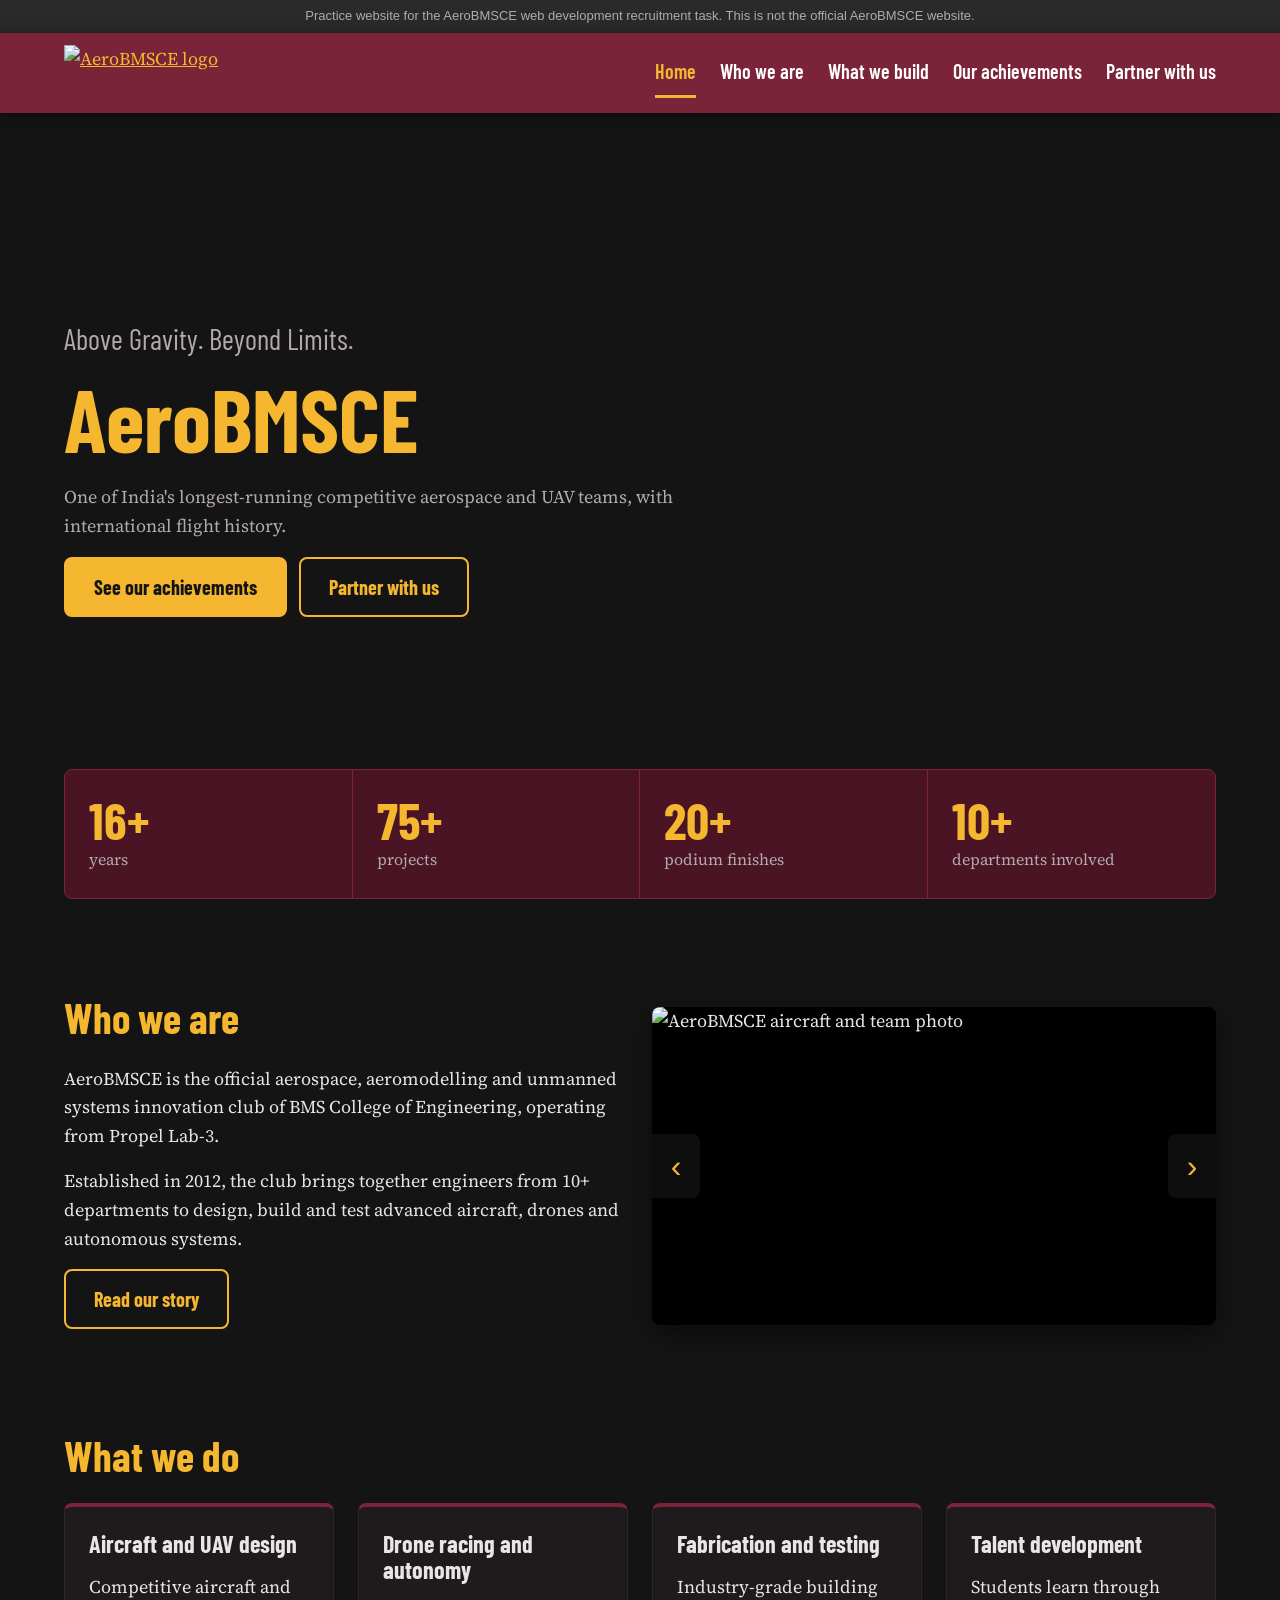
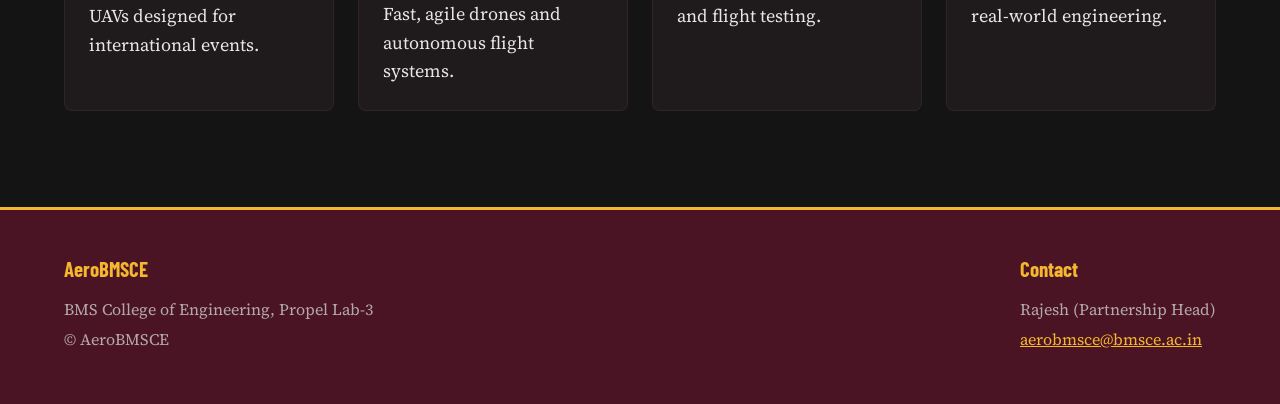
==== index.html @ 8222a7ce "Add files via upload" ====
<!DOCTYPE html>
<html lang="en">
<head>
  <meta charset="utf-8">
  <meta name="viewport" content="width=device-width, initial-scale=1">
  <meta name="robots" content="noindex">
  <title>AeroBMSCE | Above Gravity, Beyond Limits</title>

  <!-- Fonts: Barlow Condensed (headings) + Source Serif 4 (text) -->
  <link rel="preconnect" href="https://fonts.googleapis.com">
  <link rel="preconnect" href="https://fonts.gstatic.com" crossorigin>
  <link href="https://fonts.googleapis.com/css2?family=Barlow+Condensed:wght@600;700&family=Source+Serif+4:wght@400;600&display=swap" rel="stylesheet">

  <link rel="stylesheet" href="style.css">
  <script src="script.js" defer></script>
</head>
<body>

  <div class="notice">Practice website for the AeroBMSCE web development recruitment task. This is not the official AeroBMSCE website.</div>

  <!-- ===== NAVIGATION (copy this exact block to every page) ===== -->
  <header class="site-header">
    <div class="container">
      <a class="logo" href="index.html"><img src="images/header-logo.png" alt="AeroBMSCE logo"></a>
      <nav class="nav">
        <a href="index.html" class="active">Home</a>
        <a href="who-we-are.html">Who we are</a>
        <a href="what-we-build.html">What we build</a>
        <a href="achievements.html">Our achievements</a>
        <a href="partner.html">Partner with us</a>
      </nav>
    </div>
  </header>

  <main>

    <!-- ===== HERO ===== -->
    <section class="hero">
      <div class="container">
        <p class="tagline">Above Gravity. Beyond Limits.</p>
        <h1>AeroBMSCE</h1>
        <p>One of India's longest-running competitive aerospace and UAV teams, with international flight history.</p>
        <a class="btn" href="achievements.html">See our achievements</a>
        <a class="btn btn-outline" href="partner.html">Partner with us</a>
      </div>
    </section>

    <!-- ===== NUMBERS ===== -->
    <section class="section">
      <div class="container">
        <div class="stats">
          <div class="stat"><strong>16+</strong><span>years</span></div>
          <div class="stat"><strong>75+</strong><span>projects</span></div>
          <div class="stat"><strong>20+</strong><span>podium finishes</span></div>
          <div class="stat"><strong>10+</strong><span>departments involved</span></div>
        </div>
      </div>
    </section>

    <!-- ===== INTRO ===== -->
    <section class="section">
      <div class="container grid grid-2">
        <div>
          <h2>Who we are</h2>
          <p>AeroBMSCE is the official aerospace, aeromodelling and unmanned systems innovation club of BMS College of Engineering, operating from Propel Lab-3.</p>
          <p>Established in 2012, the club brings together engineers from 10+ departments to design, build and test advanced aircraft, drones and autonomous systems.</p>
          <a class="btn btn-outline" href="who-we-are.html">Read our story</a>
        </div>
        <div class="slideshow" id="slideshow">
          <img id="slide" src="images/photo1.jpg" alt="AeroBMSCE aircraft and team photo">
          <button class="prev" aria-label="Previous photo">&#8249;</button>
          <button class="next" aria-label="Next photo">&#8250;</button>
        </div>
      </div>
    </section>

    <!-- ===== WHAT WE DO ===== -->
    <section class="section">
      <div class="container">
        <h2>What we do</h2>
        <div class="grid grid-4">
          <div class="card"><h3>Aircraft and UAV design</h3><p>Competitive aircraft and UAVs designed for international events.</p></div>
          <div class="card"><h3>Drone racing and autonomy</h3><p>Fast, agile drones and autonomous flight systems.</p></div>
          <div class="card"><h3>Fabrication and testing</h3><p>Industry-grade building and flight testing.</p></div>
          <div class="card"><h3>Talent development</h3><p>Students learn through real-world engineering.</p></div>
        </div>
      </div>
    </section>

  </main>

  <!-- ===== FOOTER (copy this exact block to every page) ===== -->
  <footer class="site-footer">
    <div class="container">
      <div>
        <h3>AeroBMSCE</h3>
        <p>BMS College of Engineering, Propel Lab-3</p>
        <p>&copy; AeroBMSCE</p>
      </div>
      <div>
        <h3>Contact</h3>
        <p>Rajesh (Partnership Head)</p>
        <p><a href="mailto:aerobmsce@bmsce.ac.in">aerobmsce@bmsce.ac.in</a></p>
      </div>
    </div>
  </footer>

</body>
</html>
---- style.css ----
/* ============================================================
   AeroBMSCE - shared styles (used by every page)
   Sections: 1 Variables | 2 Base | 3 Layout | 4 Header/Footer
             5 Buttons | 6 Cards | 7 Home | 8 Achievements
             9 Partner | 10 Small screens
   Change colors, fonts and spacing in section 1 and the whole
   site updates.
   ============================================================ */

/* ---------- 1. VARIABLES ---------- */
:root {
  /* colors */
  --bg: #141414;
  --surface: #1f1a1c;
  --border: #2f2528;
  --maroon: #7b2339;
  --maroon-deep: #4a1424;
  --gold: #f5b730;
  --text: #e9e4e5;
  --muted: #b3a9ac;

  /* fonts */
  --font-head: "Barlow Condensed", "Arial Narrow", sans-serif;
  --font-body: "Source Serif 4", Georgia, serif;

  /* spacing scale (use these instead of random numbers) */
  --space-1: 8px;
  --space-2: 16px;
  --space-3: 24px;
  --space-4: 48px;
  --space-5: 96px;

  --radius: 8px;
  --shadow: 0 8px 24px rgba(0, 0, 0, 0.45);
  --speed: 0.2s;
}

/* ---------- 2. BASE ---------- */
* { box-sizing: border-box; }

html {
  scroll-behavior: smooth;
  scroll-padding-top: 100px;   /* so the sticky header never hides a target */
}

body {
  margin: 0;
  background: var(--bg);
  color: var(--text);
  font-family: var(--font-body);
  font-size: 18px;
  line-height: 1.6;
  -webkit-font-smoothing: antialiased;
}

::selection { background: var(--gold); color: #141414; }

img { max-width: 100%; height: auto; display: block; }
.rounded { border-radius: var(--radius); }

a { color: var(--gold); transition: color var(--speed); }
a:hover { color: #fff; }
a:focus-visible, button:focus-visible {
  outline: 3px solid var(--gold);
  outline-offset: 3px;
}

h1, h2, h3 {
  font-family: var(--font-head);
  font-weight: 700;
  line-height: 1.1;
  margin: 0 0 var(--space-2);
}
h1 { font-size: clamp(3rem, 7vw, 5.5rem); color: var(--gold); }
h2 { font-size: 2.6rem; color: var(--gold); margin-bottom: var(--space-3); }
h3 { font-size: 1.5rem; color: var(--text); }

p { margin: 0 0 var(--space-2); max-width: 70ch; }
ul { margin: 0; }

/* ---------- 3. LAYOUT ---------- */
.container {
  width: 100%;
  max-width: 1200px;
  margin: 0 auto;
  padding: 0 var(--space-3);
}
.section { padding: var(--space-5) 0 0; }
main > .section:last-child { padding-bottom: var(--space-5); }

.grid { display: grid; gap: var(--space-3); }
.grid-2 { grid-template-columns: repeat(2, 1fr); align-items: center; }
.grid-3 { grid-template-columns: repeat(3, 1fr); }
.grid-4 { grid-template-columns: repeat(4, 1fr); }

/* ---------- 4. HEADER, NAV, FOOTER ---------- */
.notice {
  background: #2a2a2a;
  color: var(--muted);
  font-family: Arial, sans-serif;
  font-size: 13px;
  text-align: center;
  padding: 6px var(--space-2);
}

.site-header {
  background: var(--maroon);
  position: sticky;
  top: 0;
  z-index: 10;
  box-shadow: 0 2px 12px rgba(0, 0, 0, 0.5);
}
.site-header .container {
  display: flex;
  align-items: center;
  justify-content: space-between;
  min-height: 80px;
}
.site-header .logo img { height: 56px; width: auto; }

.nav { display: flex; gap: var(--space-3); }
.nav a {
  font-family: var(--font-head);
  font-size: 1.25rem;
  font-weight: 600;
  color: #fff;
  text-decoration: none;
  padding: var(--space-1) 0;
  border-bottom: 3px solid transparent;
  transition: border-color var(--speed), color var(--speed);
}
.nav a:hover { border-bottom-color: var(--gold); }
.nav a.active { border-bottom-color: var(--gold); color: var(--gold); }

.site-footer {
  background: var(--maroon-deep);
  border-top: 3px solid var(--gold);
  padding: var(--space-4) 0;
  color: var(--muted);
  font-size: 1rem;
}
.site-footer .container {
  display: flex;
  justify-content: space-between;
  gap: var(--space-3);
  flex-wrap: wrap;
}
.site-footer h3 { color: var(--gold); font-size: 1.3rem; }
.site-footer p { margin-bottom: 4px; }

/* ---------- 5. BUTTONS ---------- */
.btn {
  display: inline-block;
  font-family: var(--font-head);
  font-size: 1.25rem;
  font-weight: 700;
  text-decoration: none;
  padding: 12px 28px;
  margin: 0 var(--space-1) var(--space-1) 0;
  border-radius: var(--radius);
  background: var(--gold);
  color: #141414;
  border: 2px solid var(--gold);
  transition: background var(--speed), color var(--speed), transform var(--speed);
}
.btn:hover { background: transparent; color: var(--gold); transform: translateY(-2px); }
.btn-outline { background: transparent; color: var(--gold); }
.btn-outline:hover { background: var(--gold); color: #141414; }

/* ---------- 6. CARDS ---------- */
.card {
  background: var(--surface);
  border: 1px solid var(--border);
  border-top: 4px solid var(--maroon);
  border-radius: var(--radius);
  padding: var(--space-3);
  transition: transform var(--speed), border-top-color var(--speed), box-shadow var(--speed);
}
.card:hover {
  transform: translateY(-4px);
  border-top-color: var(--gold);
  box-shadow: var(--shadow);
}
.card p:last-child { margin-bottom: 0; }

.stats {
  display: grid;
  grid-template-columns: repeat(4, 1fr);
  background: var(--maroon-deep);
  border: 1px solid var(--maroon);
  border-radius: var(--radius);
  overflow: hidden;
}
.stats-2 { grid-template-columns: repeat(2, 1fr); }
.stat { padding: var(--space-3); border-right: 1px solid var(--maroon); }
.stat:last-child { border-right: none; }
.stat strong {
  display: block;
  font-family: var(--font-head);
  font-size: 3.2rem;
  line-height: 1;
  color: var(--gold);
}
.stat span { color: var(--muted); font-size: 1rem; }

/* ---------- 7. HOME ---------- */
.hero {
  min-height: 560px;
  display: flex;
  align-items: flex-end;
  background:
    linear-gradient(to top, rgba(20,20,20,0.95) 5%, rgba(20,20,20,0.35) 70%),
    url("images/photo2.jpg") center 70% / cover;
}
.hero .container { padding-bottom: var(--space-4); }
.hero .tagline {
  font-family: var(--font-head);
  font-size: 1.8rem;
  margin-bottom: var(--space-1);
}
.hero p { color: var(--muted); }

.slideshow {
  position: relative;
  aspect-ratio: 16 / 9;       /* fixed shape = no page jumping between photos */
  overflow: hidden;
  border-radius: var(--radius);
  background: #000;
  box-shadow: var(--shadow);
}
.slideshow img { width: 100%; height: 100%; object-fit: cover; }
.slideshow button {
  position: absolute;
  top: 50%;
  transform: translateY(-50%);
  background: rgba(20, 20, 20, 0.7);
  color: var(--gold);
  border: none;
  font-size: 2rem;
  width: 48px;
  height: 64px;
  cursor: pointer;
  transition: background var(--speed);
}
.slideshow button:hover { background: var(--maroon); }
.slideshow .prev { left: 0; border-radius: 0 var(--radius) var(--radius) 0; }
.slideshow .next { right: 0; border-radius: var(--radius) 0 0 var(--radius); }

/* ---------- 8. ACHIEVEMENTS ---------- */
.year-block {
  display: grid;
  grid-template-columns: 160px 1fr;
  gap: var(--space-3);
  padding: var(--space-3) 0;
  border-top: 1px solid var(--border);
}
.year-block .year {
  position: sticky;          /* year stays visible while you read its entries */
  top: 100px;
  align-self: start;
  font-family: var(--font-head);
  font-size: 3.4rem;
  font-weight: 700;
  line-height: 1;
  color: var(--gold);
}
/* the entries column gets a vertical line with a gold dot per entry */
.year-block > div:last-child {
  border-left: 2px solid var(--maroon);
  padding-left: var(--space-4);
}
.entry { position: relative; margin-bottom: var(--space-3); }
.entry:last-child { margin-bottom: 0; }
.entry::before {
  content: "";
  position: absolute;
  left: calc(-1 * var(--space-4) - 7px);
  top: 0.5em;
  width: 12px;
  height: 12px;
  border-radius: 50%;
  background: var(--gold);
  box-shadow: 0 0 0 4px var(--bg);
}
.entry h3 { margin-bottom: 4px; }
.entry .result { color: var(--gold); margin-bottom: 4px; }
.entry .meta, .meta { color: var(--muted); font-size: 1rem; margin: 0; }

.gallery img {
  width: 100%;
  aspect-ratio: 4 / 3;       /* same shape for every photo */
  object-fit: cover;         /* crop, never stretch */
  border-radius: var(--radius);
  transition: transform var(--speed), box-shadow var(--speed);
}
.gallery img:hover { transform: scale(1.02); box-shadow: var(--shadow); }

/* ---------- 9. PARTNER ---------- */
.tier .tier-icon { width: 48px; height: 48px; margin-bottom: var(--space-1); }
.tier .subtitle { color: var(--gold); margin-bottom: var(--space-2); }
.tier ul, .benefits { padding-left: 20px; }
.tier li, .benefits li { margin-bottom: var(--space-1); font-size: 1rem; }
.benefits li { font-size: 1.1rem; }

/* light panel so dark partner logos stay visible */
.logo-row {
  display: flex;
  flex-wrap: wrap;
  align-items: center;
  gap: var(--space-3);
  background: #f2eeee;
  border-radius: var(--radius);
  padding: var(--space-2) var(--space-3);
  margin-bottom: var(--space-3);
}
.logo-row img { height: 48px; width: auto; max-width: 160px; object-fit: contain; }

/* ---------- 10. SMALL SCREENS ---------- */
@media (max-width: 900px) {
  .grid-3, .grid-4, .stats { grid-template-columns: repeat(2, 1fr); }
  .grid-2 { grid-template-columns: 1fr; }
  .site-header .container { flex-direction: column; padding-top: var(--space-1); padding-bottom: var(--space-1); }
  .nav { flex-wrap: wrap; justify-content: center; gap: var(--space-2); }
  .year-block { grid-template-columns: 1fr; gap: var(--space-1); }
  .year-block .year { position: static; }
}
@media (max-width: 600px) {
  .grid-3, .grid-4, .stats { grid-template-columns: 1fr; }
  .stat { border-right: none; border-bottom: 1px solid var(--maroon); }
}

/* respect people who turn off animations in their system settings */
@media (prefers-reduced-motion: reduce) {
  * { transition: none !important; scroll-behavior: auto !important; }
}
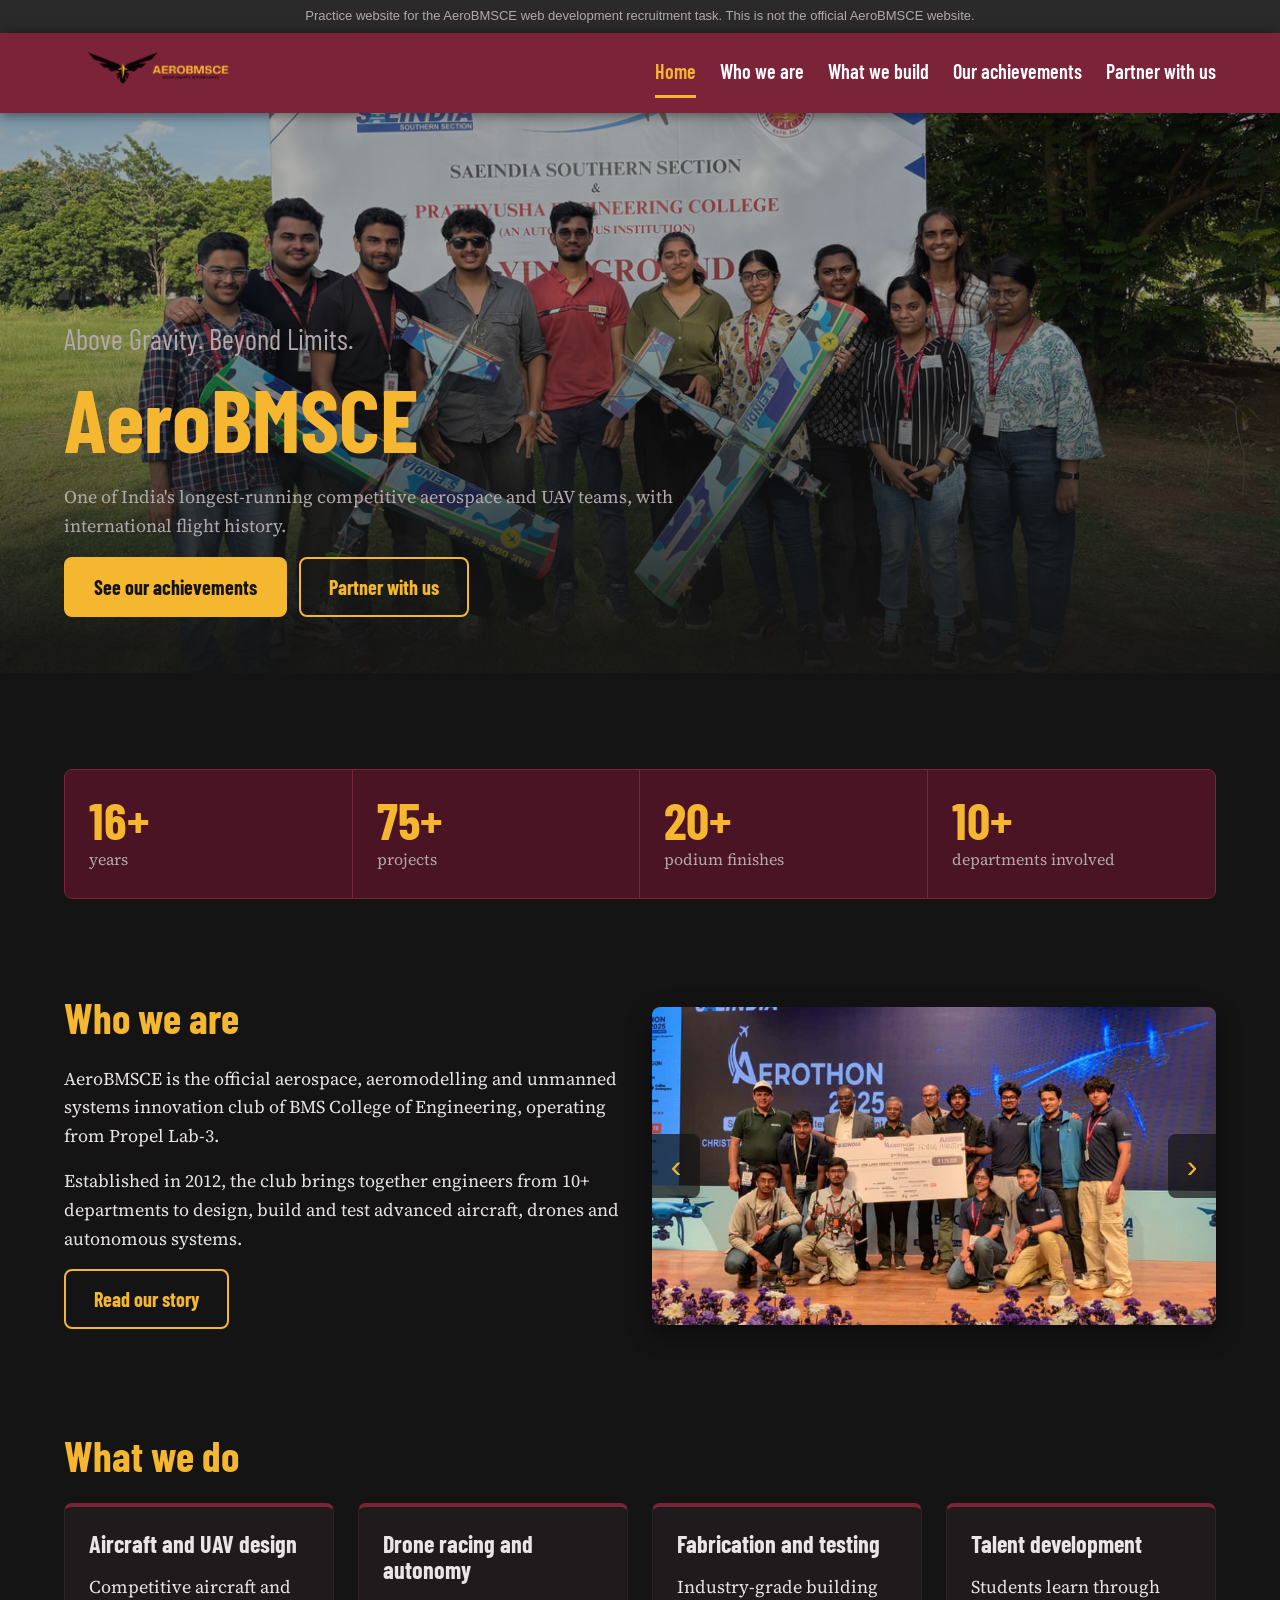
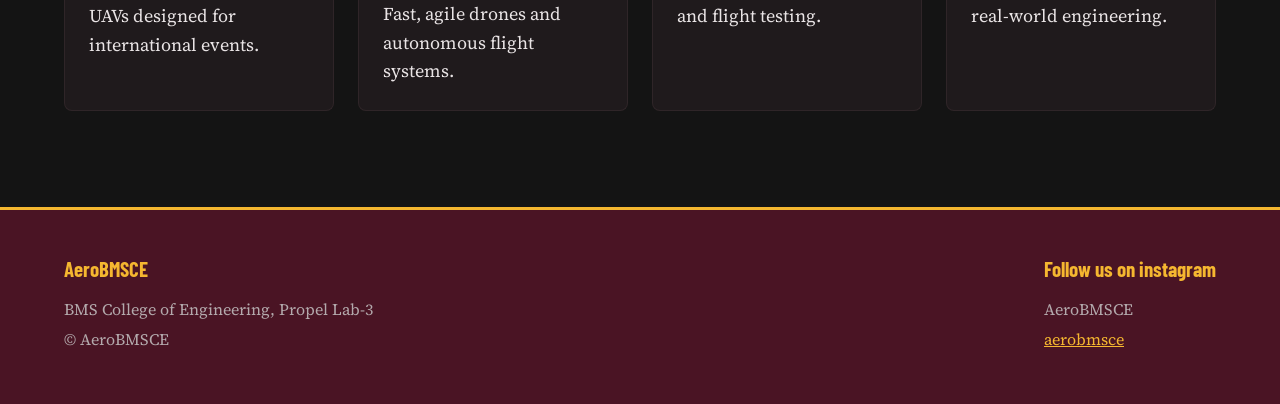
==== commit 7d24a7f4: "Update contact section to include Instagram handle" ====
--- a/index.html
+++ b/index.html
@@ -98,9 +98,9 @@
         <p>&copy; AeroBMSCE</p>
       </div>
       <div>
-        <h3>Contact</h3>
-        <p>Rajesh (Partnership Head)</p>
-        <p><a href="mailto:aerobmsce@bmsce.ac.in">aerobmsce@bmsce.ac.in</a></p>
+        <h3>Follow us on instagram</h3>
+        <p>AeroBMSCE</p>
+        <p><a href="https://www.instagram.com/bmsceaero/">aerobmsce</a></p>
       </div>
     </div>
   </footer>
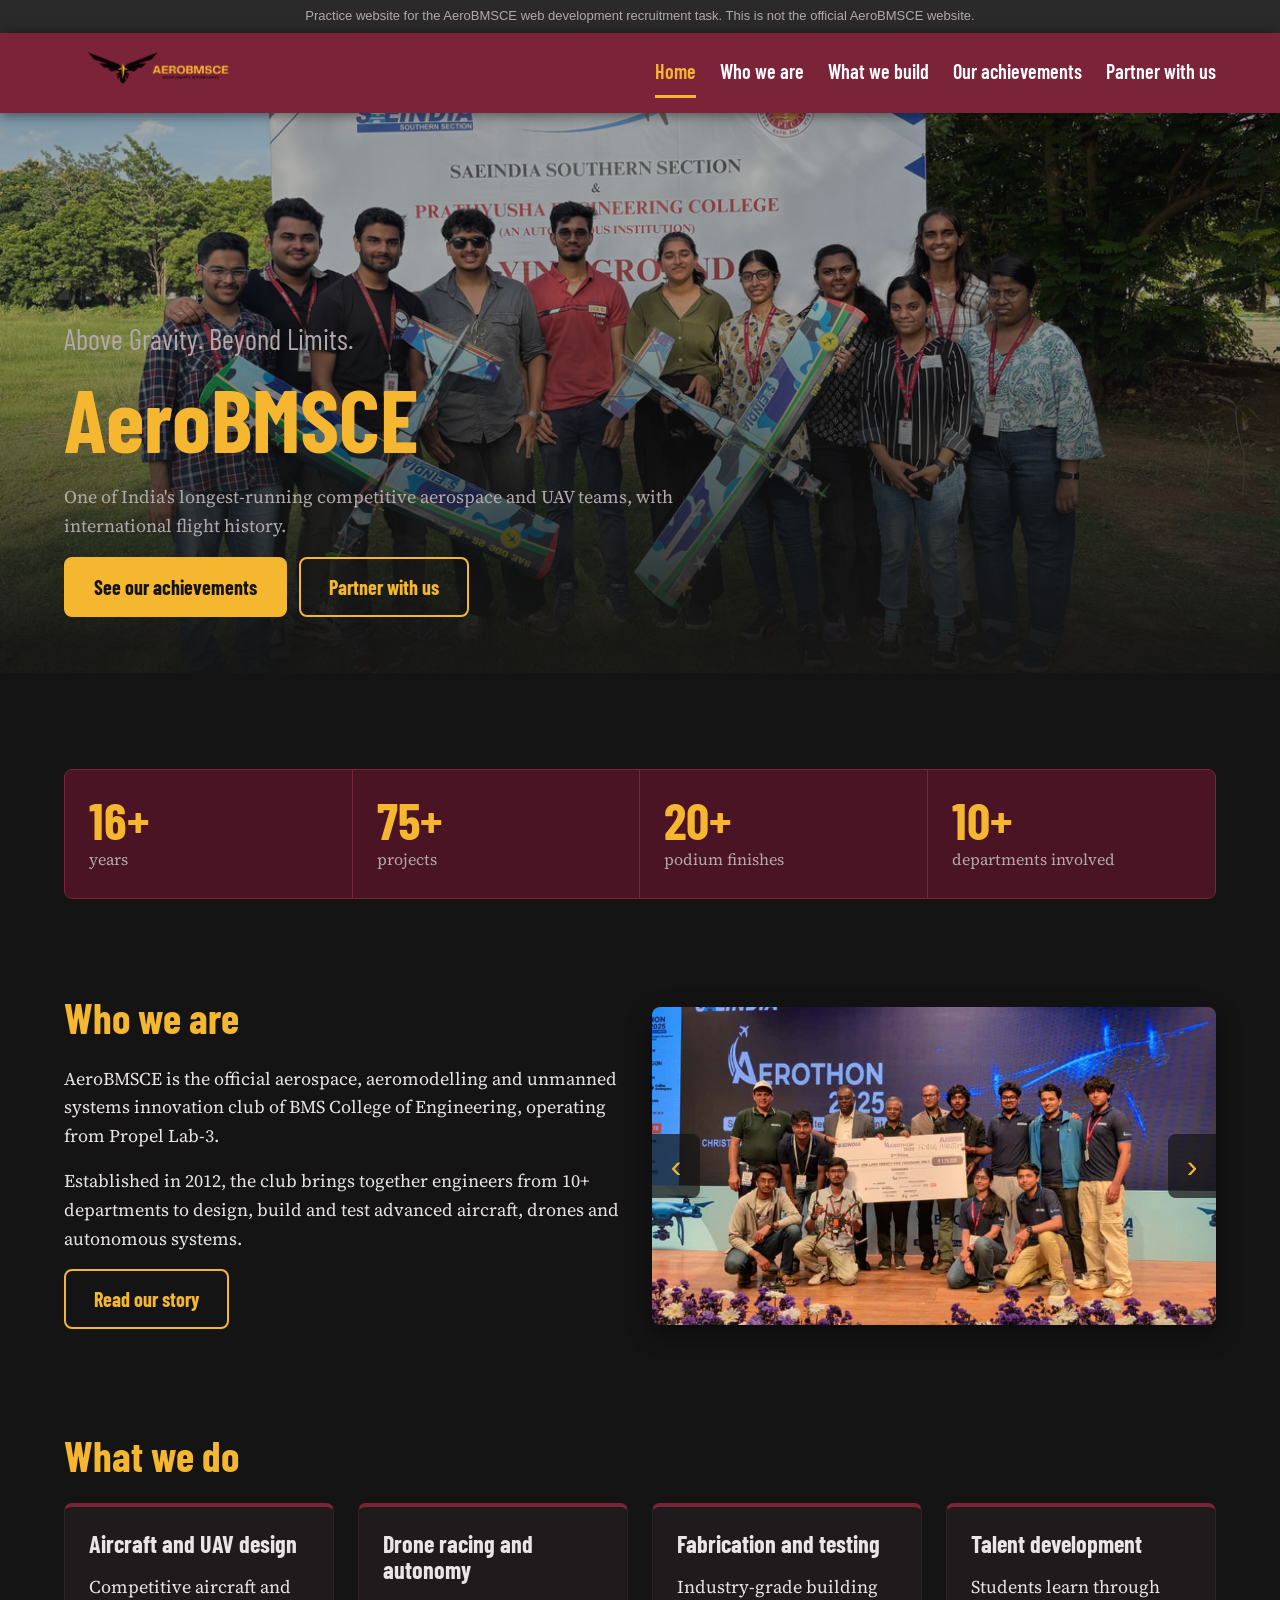
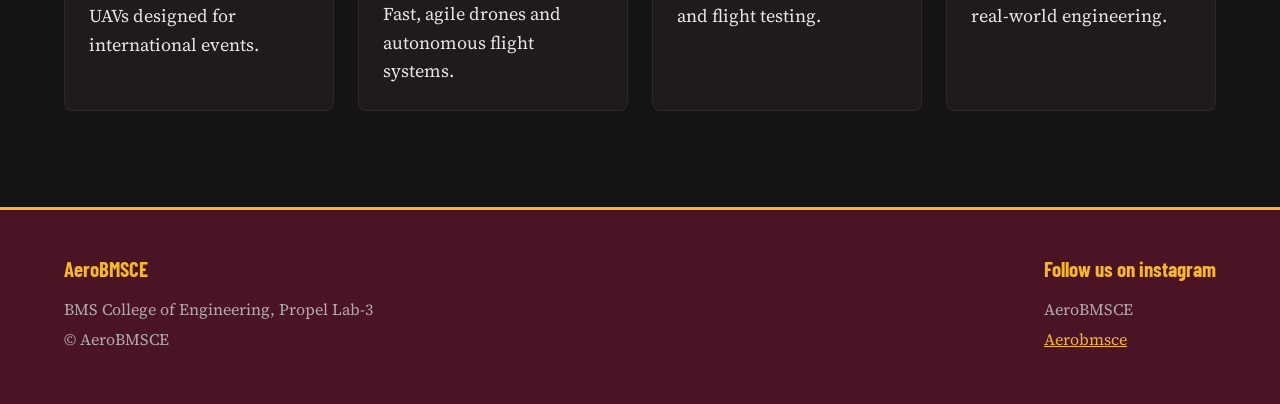
==== commit 6aae9295: "Update index.html" ====
--- a/index.html
+++ b/index.html
@@ -100,7 +100,7 @@
       <div>
         <h3>Follow us on instagram</h3>
         <p>AeroBMSCE</p>
-        <p><a href="https://www.instagram.com/bmsceaero/">aerobmsce</a></p>
+        <p><a href="https://www.instagram.com/bmsceaero/">Aerobmsce</a></p>
       </div>
     </div>
   </footer>
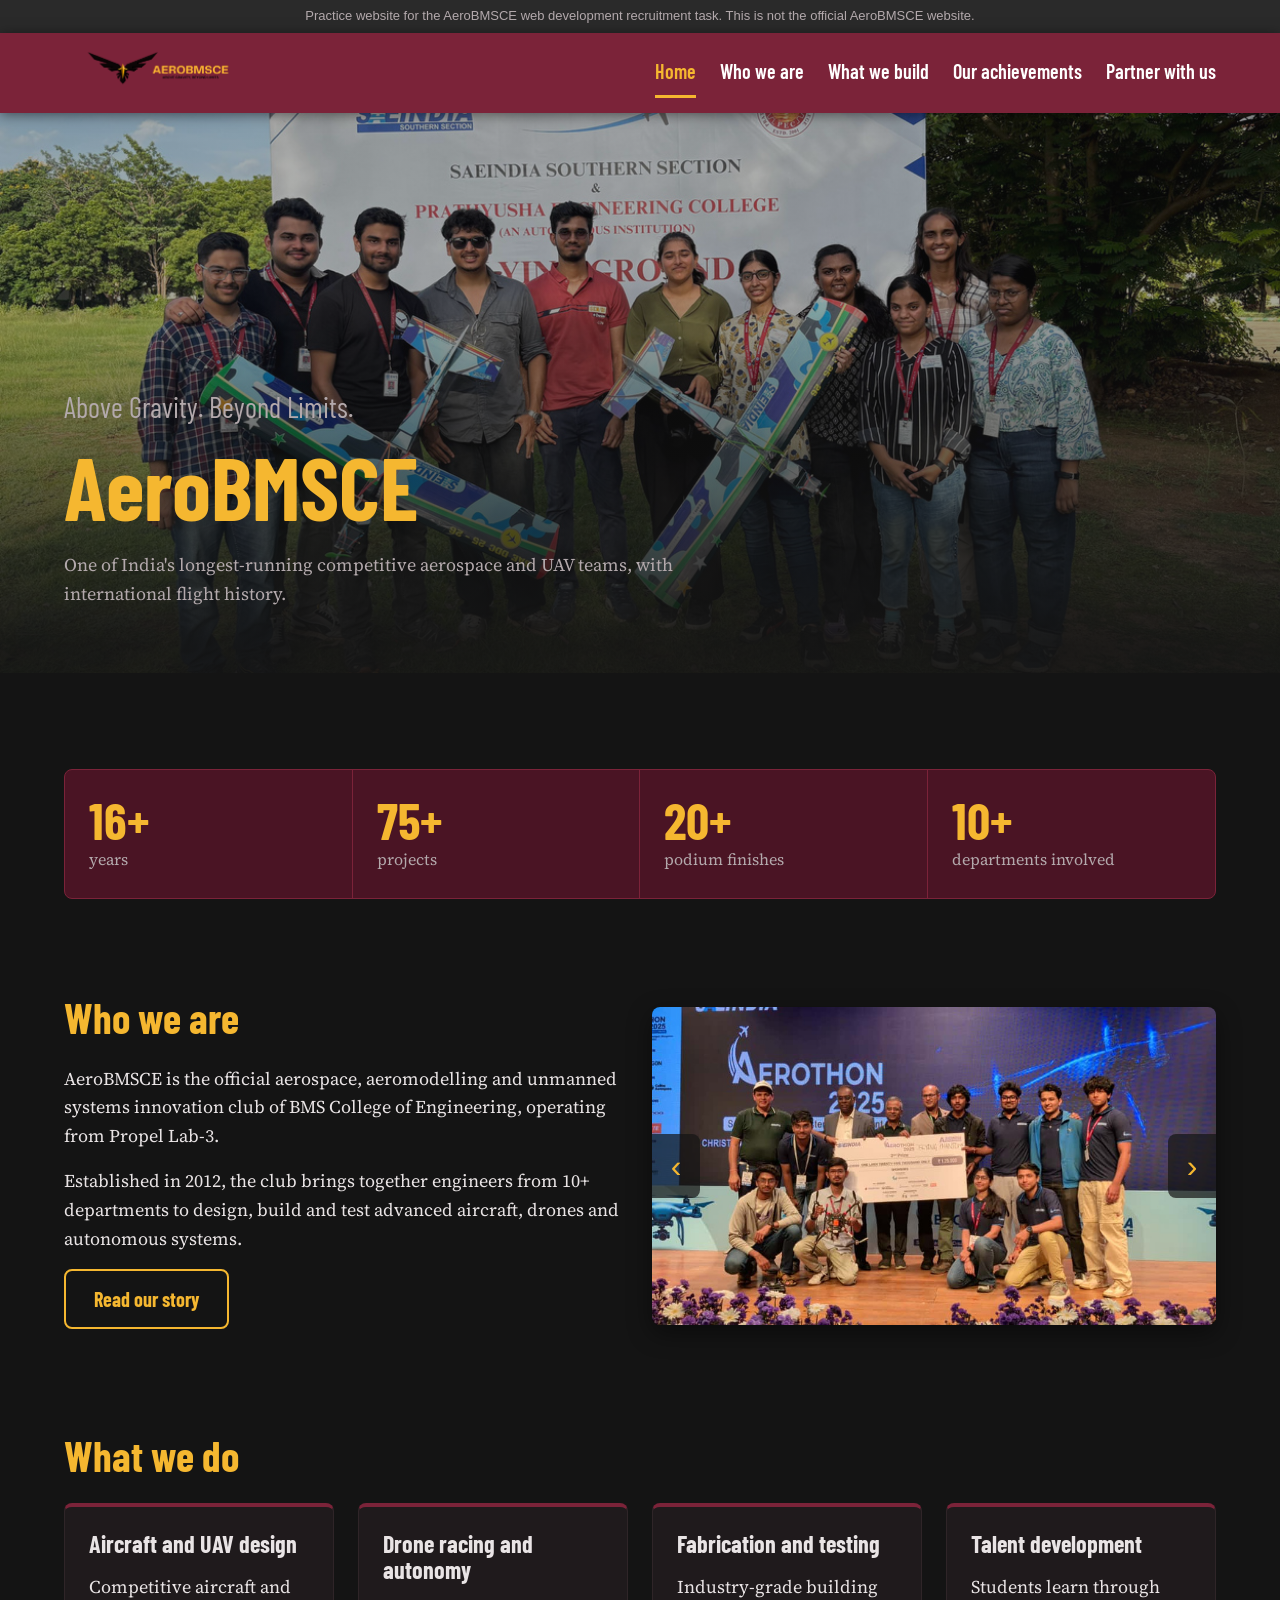
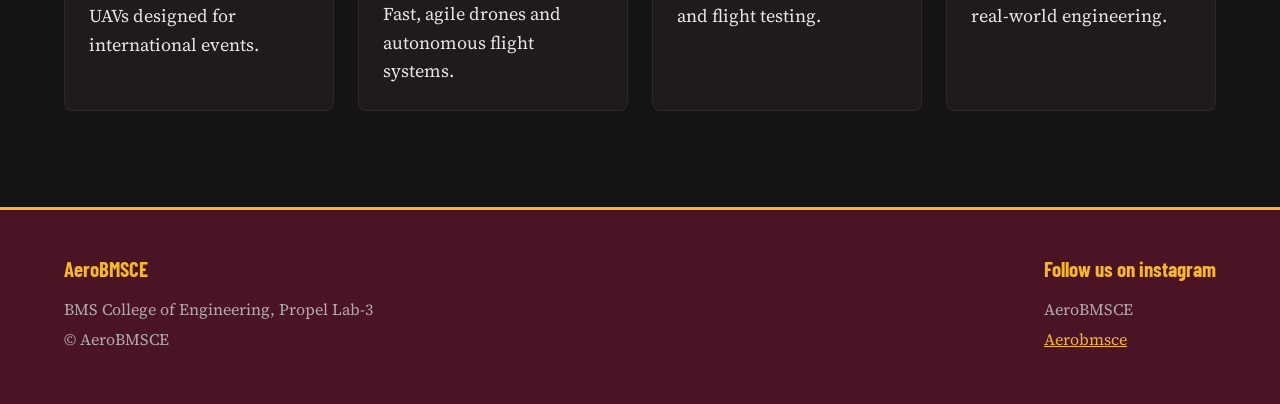
==== commit 11c3058d: "Remove achievement and partner links from index.html Removed links to achievements and partnership p" ====
--- a/index.html
+++ b/index.html
@@ -40,8 +40,6 @@
         <p class="tagline">Above Gravity. Beyond Limits.</p>
         <h1>AeroBMSCE</h1>
         <p>One of India's longest-running competitive aerospace and UAV teams, with international flight history.</p>
-        <a class="btn" href="achievements.html">See our achievements</a>
-        <a class="btn btn-outline" href="partner.html">Partner with us</a>
       </div>
     </section>
 
